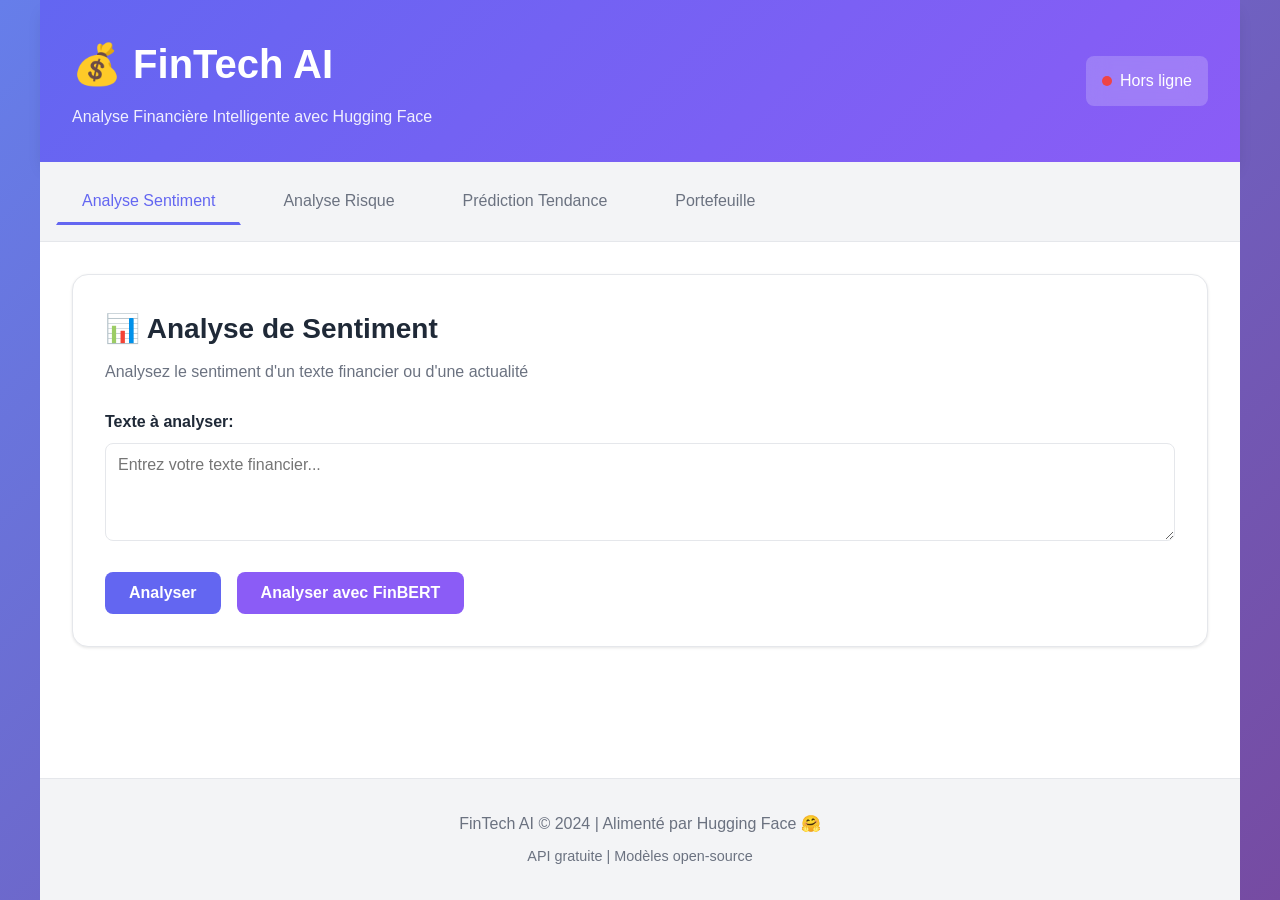
==== public/index.html @ 9c46298f "first commit" ====
<!DOCTYPE html>
<html lang="fr">
<head>
    <meta charset="UTF-8">
    <meta name="viewport" content="width=device-width, initial-scale=1.0">
    <title>FinTech AI - Analyse Financière avec IA</title>
    <link rel="stylesheet" href="style.css">
</head>
<body>
    <div class="container">
        <!-- Header -->
        <header class="header">
            <div class="header-content">
                <h1>💰 FinTech AI</h1>
                <p class="subtitle">Analyse Financière Intelligente avec Hugging Face</p>
            </div>
            <div class="status-indicator" id="statusIndicator">
                <span class="status-dot"></span>
                <span class="status-text">Connexion...</span>
            </div>
        </header>

        <!-- Navigation -->
        <nav class="nav-tabs">
            <button class="nav-btn active" data-tab="sentiment">Analyse Sentiment</button>
            <button class="nav-btn" data-tab="risk">Analyse Risque</button>
            <button class="nav-btn" data-tab="trend">Prédiction Tendance</button>
            <button class="nav-btn" data-tab="portfolio">Portefeuille</button>
        </nav>

        <!-- Main Content -->
        <main class="main-content">
            <!-- Sentiment Analysis Tab -->
            <section id="sentiment" class="tab-content active">
                <div class="card">
                    <h2>📊 Analyse de Sentiment</h2>
                    <p class="description">Analysez le sentiment d'un texte financier ou d'une actualité</p>
                    
                    <div class="form-group">
                        <label for="sentimentText">Texte à analyser:</label>
                        <textarea id="sentimentText" placeholder="Entrez votre texte financier..." rows="4"></textarea>
                    </div>
                    
                    <div class="button-group">
                        <button class="btn btn-primary" onclick="analyzeSentiment()">Analyser</button>
                        <button class="btn btn-secondary" onclick="analyzeWithFinBERT()">Analyser avec FinBERT</button>
                    </div>
                    
                    <div id="sentimentResult" class="result-box" style="display: none;">
                        <div class="result-item">
                            <span class="label">Sentiment:</span>
                            <span id="sentimentLabel" class="value"></span>
                        </div>
                        <div class="result-item">
                            <span class="label">Confiance:</span>
                            <div class="progress-bar">
                                <div id="sentimentScore" class="progress-fill"></div>
                                <span id="sentimentScoreText" class="progress-text">0%</span>
                            </div>
                        </div>
                    </div>
                </div>
            </section>

            <!-- Risk Analysis Tab -->
            <section id="risk" class="tab-content">
                <div class="card">
                    <h2>⚠️ Analyse de Risque</h2>
                    <p class="description">Évaluez le risque d'un investissement</p>
                    
                    <div class="form-grid">
                        <div class="form-group">
                            <label for="volatility">Volatilité (%):</label>
                            <input type="number" id="volatility" value="15" step="0.1" min="0">
                        </div>
                        <div class="form-group">
                            <label for="debtRatio">Ratio d'Endettement (%):</label>
                            <input type="number" id="debtRatio" value="30" step="0.1" min="0">
                        </div>
                        <div class="form-group">
                            <label for="liquidity">Liquidité:</label>
                            <input type="number" id="liquidity" value="1.5" step="0.1" min="0.1">
                        </div>
                    </div>
                    
                    <button class="btn btn-primary" onclick="calculateRisk()">Calculer le Risque</button>
                    
                    <div id="riskResult" class="result-box" style="display: none;">
                        <div class="risk-meter">
                            <div class="risk-circle">
                                <div id="riskCircle" class="risk-indicator"></div>
                                <span id="riskScoreDisplay">0</span>
                            </div>
                            <div class="risk-info">
                                <div class="result-item">
                                    <span class="label">Niveau de Risque:</span>
                                    <span id="riskLevel" class="value"></span>
                                </div>
                            </div>
                        </div>
                    </div>
                </div>
            </section>

            <!-- Trend Prediction Tab -->
            <section id="trend" class="tab-content">
                <div class="card">
                    <h2>📈 Prédiction de Tendance</h2>
                    <p class="description">Prédisez la tendance basée sur les données historiques</p>
                    
                    <div class="form-group">
                        <label for="priceData">Prix Historiques (séparés par des virgules):</label>
                        <input type="text" id="priceData" placeholder="100, 105, 103, 110, 115..." />
                    </div>
                    
                    <button class="btn btn-primary" onclick="predictTrend()">Prédire la Tendance</button>
                    
                    <div id="trendResult" class="result-box" style="display: none;">
                        <div class="chart-container">
                            <canvas id="trendChart" width="400" height="200"></canvas>
                        </div>
                        <div class="result-items">
                            <div class="result-item">
                                <span class="label">Direction:</span>
                                <span id="trendDirection" class="value"></span>
                            </div>
                            <div class="result-item">
                                <span class="label">Variation:</span>
                                <span id="trendPercent" class="value"></span>
                            </div>
                            <div class="result-item">
                                <span class="label">Volatilité:</span>
                                <span id="trendVolatility" class="value"></span>
                            </div>
                        </div>
                    </div>
                </div>
            </section>

            <!-- Portfolio Tab -->
            <section id="portfolio" class="tab-content">
                <div class="card">
                    <h2>💼 Analyse de Portefeuille</h2>
                    <p class="description">Analysez la composition et la répartition de votre portefeuille</p>
                    
                    <div class="portfolio-form">
                        <div class="form-grid">
                            <div class="form-group">
                                <label for="assetName">Nom de l'Actif:</label>
                                <input type="text" id="assetName" placeholder="ex: Apple">
                            </div>
                            <div class="form-group">
                                <label for="assetValue">Valeur ($):</label>
                                <input type="number" id="assetValue" placeholder="5000" min="0" step="100">
                            </div>
                            <div class="form-group">
                                <label for="assetRisk">Risque (0-1):</label>
                                <input type="number" id="assetRisk" value="0.5" min="0" max="1" step="0.1">
                            </div>
                        </div>
                        <button class="btn btn-secondary" onclick="addAsset()">Ajouter Actif</button>
                    </div>
                    
                    <div id="portfolioList" class="portfolio-list"></div>
                    <button class="btn btn-primary" onclick="analyzePortfolio()" style="display: none;" id="analyzeBtn">Analyser le Portefeuille</button>
                    
                    <div id="portfolioResult" class="result-box" style="display: none;">
                        <div class="portfolio-stats">
                            <div class="stat-item">
                                <span class="stat-label">Valeur Totale</span>
                                <span id="portfolioTotal" class="stat-value">$0</span>
                            </div>
                            <div class="stat-item">
                                <span class="stat-label">Risque Moyen</span>
                                <span id="portfolioRisk" class="stat-value">0</span>
                            </div>
                        </div>
                        <div class="allocation-chart" id="allocationChart"></div>
                    </div>
                </div>
            </section>
        </main>

        <!-- Footer -->
        <footer class="footer">
            <p>FinTech AI © 2024 | Alimenté par Hugging Face 🤗</p>
            <p class="footer-note">API gratuite | Modèles open-source</p>
        </footer>
    </div>

    <!-- Loading Spinner -->
    <div id="loadingSpinner" class="loading-spinner" style="display: none;">
        <div class="spinner"></div>
        <p>Traitement en cours...</p>
    </div>

    <script src="script.js"></script>
</body>
</html>
---- public/style.css ----
* {
    margin: 0;
    padding: 0;
    box-sizing: border-box;
}

:root {
    --primary-color: #6366f1;
    --secondary-color: #8b5cf6;
    --success-color: #10b981;
    --warning-color: #f59e0b;
    --danger-color: #ef4444;
    --neutral-bg: #f3f4f6;
    --neutral-border: #e5e7eb;
    --text-primary: #1f2937;
    --text-secondary: #6b7280;
    --white: #ffffff;
    --shadow: 0 1px 3px 0 rgba(0, 0, 0, 0.1);
    --shadow-lg: 0 10px 15px -3px rgba(0, 0, 0, 0.1);
}

html {
    scroll-behavior: smooth;
}

body {
    font-family: 'Segoe UI', Tahoma, Geneva, Verdana, sans-serif;
    background: linear-gradient(135deg, #667eea 0%, #764ba2 100%);
    color: var(--text-primary);
    line-height: 1.6;
    min-height: 100vh;
}

.container {
    max-width: 1200px;
    margin: 0 auto;
    background-color: var(--white);
    min-height: 100vh;
    display: flex;
    flex-direction: column;
}

/* Header */
.header {
    background: linear-gradient(135deg, var(--primary-color) 0%, var(--secondary-color) 100%);
    color: var(--white);
    padding: 2rem;
    display: flex;
    justify-content: space-between;
    align-items: center;
    box-shadow: var(--shadow-lg);
}

.header-content h1 {
    font-size: 2.5rem;
    margin-bottom: 0.5rem;
    font-weight: 700;
}

.subtitle {
    font-size: 1rem;
    opacity: 0.9;
}

.status-indicator {
    display: flex;
    align-items: center;
    gap: 0.5rem;
    padding: 0.75rem 1rem;
    background-color: rgba(255, 255, 255, 0.2);
    border-radius: 0.5rem;
    backdrop-filter: blur(10px);
}

.status-dot {
    width: 10px;
    height: 10px;
    border-radius: 50%;
    background-color: var(--success-color);
    animation: pulse 2s infinite;
}

.status-dot.error {
    background-color: var(--danger-color);
    animation: none;
}

@keyframes pulse {
    0%, 100% {
        opacity: 1;
    }
    50% {
        opacity: 0.5;
    }
}

/* Navigation */
.nav-tabs {
    display: flex;
    gap: 1rem;
    padding: 1rem;
    border-bottom: 1px solid var(--neutral-border);
    background-color: var(--neutral-bg);
    overflow-x: auto;
}

.nav-btn {
    padding: 0.75rem 1.5rem;
    background-color: transparent;
    border: 2px solid transparent;
    border-bottom: 3px solid transparent;
    color: var(--text-secondary);
    cursor: pointer;
    font-size: 1rem;
    font-weight: 500;
    transition: all 0.3s ease;
    white-space: nowrap;
}

.nav-btn:hover {
    color: var(--primary-color);
}

.nav-btn.active {
    color: var(--primary-color);
    border-bottom-color: var(--primary-color);
}

/* Main Content */
.main-content {
    flex: 1;
    padding: 2rem;
}

.tab-content {
    display: none;
    animation: fadeIn 0.3s ease;
}

.tab-content.active {
    display: block;
}

@keyframes fadeIn {
    from {
        opacity: 0;
        transform: translateY(10px);
    }
    to {
        opacity: 1;
        transform: translateY(0);
    }
}

/* Card */
.card {
    background-color: var(--white);
    border: 1px solid var(--neutral-border);
    border-radius: 1rem;
    padding: 2rem;
    box-shadow: var(--shadow);
}

.card h2 {
    font-size: 1.75rem;
    margin-bottom: 0.5rem;
    color: var(--text-primary);
}

.description {
    color: var(--text-secondary);
    margin-bottom: 1.5rem;
}

/* Forms */
.form-group {
    margin-bottom: 1.5rem;
}

.form-grid {
    display: grid;
    grid-template-columns: repeat(auto-fit, minmax(200px, 1fr));
    gap: 1rem;
    margin-bottom: 1.5rem;
}

label {
    display: block;
    margin-bottom: 0.5rem;
    font-weight: 600;
    color: var(--text-primary);
}

input[type="text"],
input[type="number"],
textarea {
    width: 100%;
    padding: 0.75rem;
    border: 1px solid var(--neutral-border);
    border-radius: 0.5rem;
    font-size: 1rem;
    transition: border-color 0.3s ease;
}

input[type="text"]:focus,
input[type="number"]:focus,
textarea:focus {
    outline: none;
    border-color: var(--primary-color);
    box-shadow: 0 0 0 3px rgba(99, 102, 241, 0.1);
}

textarea {
    resize: vertical;
    font-family: inherit;
}

/* Buttons */
.button-group {
    display: flex;
    gap: 1rem;
    flex-wrap: wrap;
}

.btn {
    padding: 0.75rem 1.5rem;
    border: none;
    border-radius: 0.5rem;
    font-size: 1rem;
    font-weight: 600;
    cursor: pointer;
    transition: all 0.3s ease;
}

.btn-primary {
    background-color: var(--primary-color);
    color: var(--white);
}

.btn-primary:hover {
    background-color: #5558e3;
    transform: translateY(-2px);
    box-shadow: var(--shadow-lg);
}

.btn-secondary {
    background-color: var(--secondary-color);
    color: var(--white);
}

.btn-secondary:hover {
    background-color: #7c3aed;
    transform: translateY(-2px);
    box-shadow: var(--shadow-lg);
}

.btn:disabled {
    opacity: 0.5;
    cursor: not-allowed;
    transform: none;
}

/* Results */
.result-box {
    margin-top: 2rem;
    padding: 1.5rem;
    background-color: var(--neutral-bg);
    border-radius: 0.75rem;
    border-left: 4px solid var(--primary-color);
}

.result-item {
    display: flex;
    justify-content: space-between;
    align-items: center;
    padding: 0.75rem 0;
    border-bottom: 1px solid var(--neutral-border);
}

.result-item:last-child {
    border-bottom: none;
}

.label {
    font-weight: 600;
    color: var(--text-secondary);
}

.value {
    font-weight: 700;
    color: var(--primary-color);
    font-size: 1.1rem;
}

.result-items {
    display: grid;
    grid-template-columns: repeat(auto-fit, minmax(200px, 1fr));
    gap: 1rem;
}

/* Progress Bar */
.progress-bar {
    width: 100%;
    height: 30px;
    background-color: var(--white);
    border-radius: 0.5rem;
    overflow: hidden;
    position: relative;
    box-shadow: inset var(--shadow);
}

.progress-fill {
    height: 100%;
    background: linear-gradient(90deg, var(--primary-color) 0%, var(--secondary-color) 100%);
    transition: width 0.5s ease;
    border-radius: 0.5rem;
}

.progress-text {
    position: absolute;
    top: 50%;
    left: 50%;
    transform: translate(-50%, -50%);
    color: var(--white);
    font-weight: 700;
    font-size: 0.9rem;
}

/* Risk Meter */
.risk-meter {
    display: flex;
    align-items: center;
    gap: 2rem;
    margin-bottom: 1.5rem;
}

.risk-circle {
    width: 150px;
    height: 150px;
    border-radius: 50%;
    background: conic-gradient(var(--success-color), var(--warning-color), var(--danger-color));
    display: flex;
    align-items: center;
    justify-content: center;
    box-shadow: var(--shadow-lg);
}

.risk-indicator {
    width: 140px;
    height: 140px;
    border-radius: 50%;
    background-color: var(--white);
    display: flex;
    align-items: center;
    justify-content: center;
    position: relative;
}

#riskScoreDisplay {
    font-size: 2.5rem;
    font-weight: 700;
    color: var(--primary-color);
}

.risk-info {
    flex: 1;
}

/* Chart Container */
.chart-container {
    margin-bottom: 1.5rem;
    padding: 1rem;
    background-color: var(--white);
    border-radius: 0.5rem;
    box-shadow: var(--shadow);
}

/* Portfolio */
.portfolio-form {
    background-color: var(--neutral-bg);
    padding: 1.5rem;
    border-radius: 0.75rem;
    margin-bottom: 1.5rem;
}

.portfolio-list {
    margin: 1.5rem 0;
}

.portfolio-item {
    background-color: var(--white);
    border: 1px solid var(--neutral-border);
    border-radius: 0.5rem;
    padding: 1rem;
    margin-bottom: 0.75rem;
    display: flex;
    justify-content: space-between;
    align-items: center;
}

.portfolio-item-info {
    flex: 1;
}

.portfolio-item-name {
    font-weight: 700;
    color: var(--text-primary);
}

.portfolio-item-details {
    color: var(--text-secondary);
    font-size: 0.9rem;
}

.portfolio-item-remove {
    background-color: var(--danger-color);
    color: var(--white);
    border: none;
    padding: 0.5rem 1rem;
    border-radius: 0.25rem;
    cursor: pointer;
    transition: background-color 0.3s ease;
}

.portfolio-item-remove:hover {
    background-color: #dc2626;
}

.portfolio-stats {
    display: grid;
    grid-template-columns: repeat(auto-fit, minmax(150px, 1fr));
    gap: 1rem;
    margin-bottom: 2rem;
}

.stat-item {
    background: linear-gradient(135deg, var(--primary-color) 0%, var(--secondary-color) 100%);
    color: var(--white);
    padding: 1.5rem;
    border-radius: 0.75rem;
    text-align: center;
    box-shadow: var(--shadow-lg);
}

.stat-label {
    display: block;
    font-size: 0.9rem;
    opacity: 0.9;
}

.stat-value {
    display: block;
    font-size: 1.75rem;
    font-weight: 700;
    margin-top: 0.5rem;
}

.allocation-chart {
    background-color: var(--white);
    padding: 1.5rem;
    border-radius: 0.75rem;
    box-shadow: var(--shadow);
}

/* Footer */
.footer {
    background-color: var(--neutral-bg);
    padding: 2rem;
    text-align: center;
    border-top: 1px solid var(--neutral-border);
    color: var(--text-secondary);
}

.footer-note {
    font-size: 0.9rem;
    margin-top: 0.5rem;
}

/* Loading Spinner */
.loading-spinner {
    position: fixed;
    top: 0;
    left: 0;
    right: 0;
    bottom: 0;
    background-color: rgba(0, 0, 0, 0.5);
    display: flex;
    flex-direction: column;
    align-items: center;
    justify-content: center;
    z-index: 1000;
}

.spinner {
    border: 4px solid rgba(255, 255, 255, 0.3);
    border-top: 4px solid var(--white);
    border-radius: 50%;
    width: 40px;
    height: 40px;
    animation: spin 1s linear infinite;
}

@keyframes spin {
    0% { transform: rotate(0deg); }
    100% { transform: rotate(360deg); }
}

.loading-spinner p {
    color: var(--white);
    margin-top: 1rem;
    font-size: 1.1rem;
}

/* Responsive */
@media (max-width: 768px) {
    .header {
        flex-direction: column;
        text-align: center;
        gap: 1rem;
    }

    .header h1 {
        font-size: 2rem;
    }

    .nav-tabs {
        gap: 0.5rem;
    }

    .nav-btn {
        padding: 0.5rem 1rem;
        font-size: 0.9rem;
    }

    .main-content {
        padding: 1rem;
    }

    .card {
        padding: 1.5rem;
    }

    .form-grid {
        grid-template-columns: 1fr;
    }

    .risk-meter {
        flex-direction: column;
        gap: 1rem;
    }

    .portfolio-item {
        flex-direction: column;
        align-items: flex-start;
        gap: 0.75rem;
    }

    .portfolio-item-remove {
        align-self: flex-end;
    }
}

/* Animations */
@keyframes slideIn {
    from {
        transform: translateX(-100%);
        opacity: 0;
    }
    to {
        transform: translateX(0);
        opacity: 1;
    }
}

@keyframes slideInUp {
    from {
        transform: translateY(50px);
        opacity: 0;
    }
    to {
        transform: translateY(0);
        opacity: 1;
    }
}

.card {
    animation: slideInUp 0.5s ease;
}

/* Utility Classes */
.error {
    color: var(--danger-color);
}

.success {
    color: var(--success-color);
}

.warning {
    color: var(--warning-color);
}

.text-center {
    text-align: center;
}

.mt-1 { margin-top: 0.5rem; }
.mt-2 { margin-top: 1rem; }
.mt-3 { margin-top: 1.5rem; }
.mb-1 { margin-bottom: 0.5rem; }
.mb-2 { margin-bottom: 1rem; }
.mb-3 { margin-bottom: 1.5rem; }
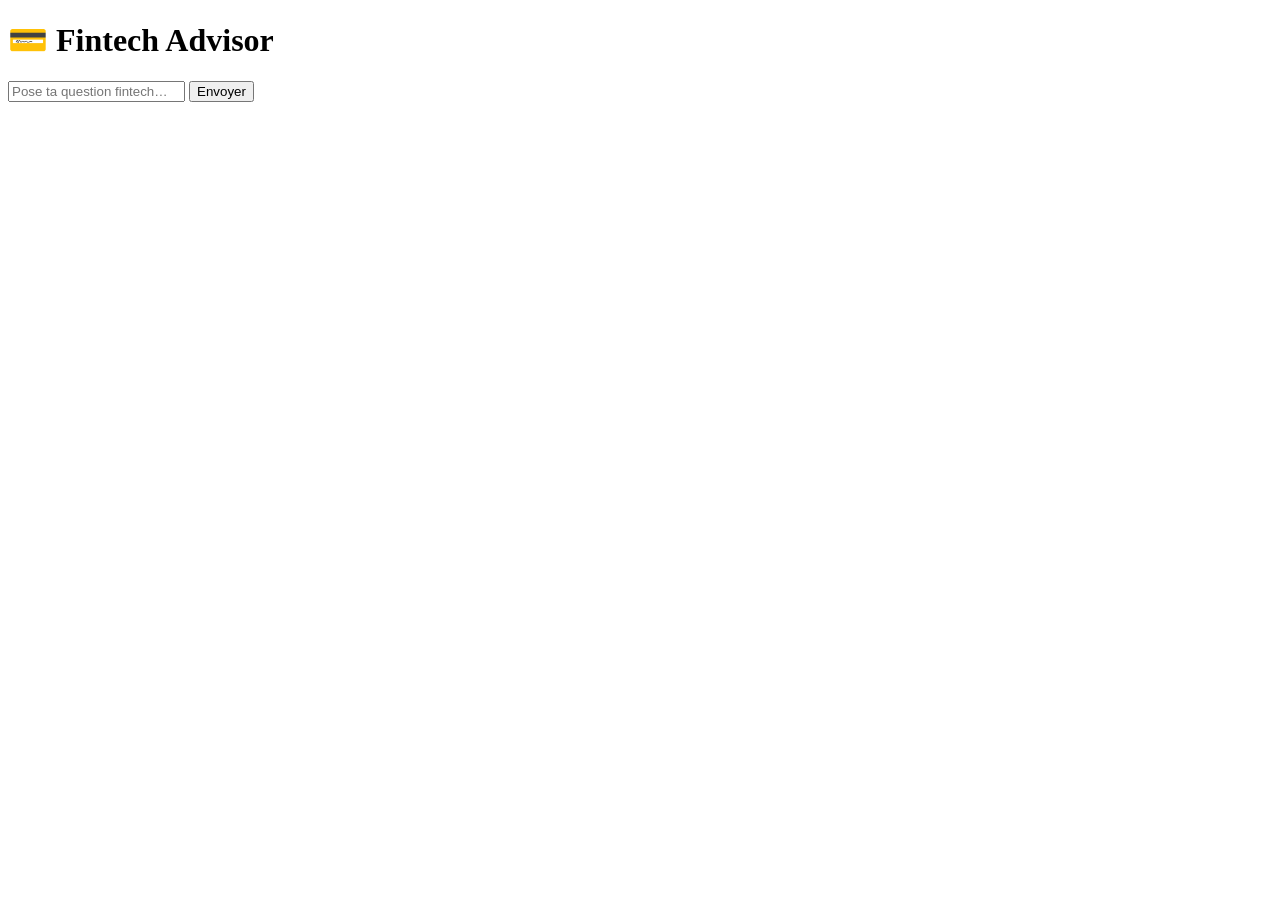
==== commit 21a9c7f8: ""mise a jour"" ====
--- a/public/index.html
+++ b/public/index.html
@@ -1,199 +1,22 @@
 <!DOCTYPE html>
 <html lang="fr">
 <head>
-    <meta charset="UTF-8">
-    <meta name="viewport" content="width=device-width, initial-scale=1.0">
-    <title>FinTech AI - Analyse Financière avec IA</title>
-    <link rel="stylesheet" href="style.css">
+  <meta charset="UTF-8">
+  <title>Fintech AI Advisor</title>
+  <link rel="stylesheet" href="/style.css">
 </head>
 <body>
-    <div class="container">
-        <!-- Header -->
-        <header class="header">
-            <div class="header-content">
-                <h1>💰 FinTech AI</h1>
-                <p class="subtitle">Analyse Financière Intelligente avec Hugging Face</p>
-            </div>
-            <div class="status-indicator" id="statusIndicator">
-                <span class="status-dot"></span>
-                <span class="status-text">Connexion...</span>
-            </div>
-        </header>
 
-        <!-- Navigation -->
-        <nav class="nav-tabs">
-            <button class="nav-btn active" data-tab="sentiment">Analyse Sentiment</button>
-            <button class="nav-btn" data-tab="risk">Analyse Risque</button>
-            <button class="nav-btn" data-tab="trend">Prédiction Tendance</button>
-            <button class="nav-btn" data-tab="portfolio">Portefeuille</button>
-        </nav>
+<div class="chat">
+  <h1>💳 Fintech Advisor</h1>
+  <div id="messages"></div>
 
-        <!-- Main Content -->
-        <main class="main-content">
-            <!-- Sentiment Analysis Tab -->
-            <section id="sentiment" class="tab-content active">
-                <div class="card">
-                    <h2>📊 Analyse de Sentiment</h2>
-                    <p class="description">Analysez le sentiment d'un texte financier ou d'une actualité</p>
-                    
-                    <div class="form-group">
-                        <label for="sentimentText">Texte à analyser:</label>
-                        <textarea id="sentimentText" placeholder="Entrez votre texte financier..." rows="4"></textarea>
-                    </div>
-                    
-                    <div class="button-group">
-                        <button class="btn btn-primary" onclick="analyzeSentiment()">Analyser</button>
-                        <button class="btn btn-secondary" onclick="analyzeWithFinBERT()">Analyser avec FinBERT</button>
-                    </div>
-                    
-                    <div id="sentimentResult" class="result-box" style="display: none;">
-                        <div class="result-item">
-                            <span class="label">Sentiment:</span>
-                            <span id="sentimentLabel" class="value"></span>
-                        </div>
-                        <div class="result-item">
-                            <span class="label">Confiance:</span>
-                            <div class="progress-bar">
-                                <div id="sentimentScore" class="progress-fill"></div>
-                                <span id="sentimentScoreText" class="progress-text">0%</span>
-                            </div>
-                        </div>
-                    </div>
-                </div>
-            </section>
+  <div class="input">
+    <input id="input" placeholder="Pose ta question fintech…" />
+    <button onclick="send()">Envoyer</button>
+  </div>
+</div>
 
-            <!-- Risk Analysis Tab -->
-            <section id="risk" class="tab-content">
-                <div class="card">
-                    <h2>⚠️ Analyse de Risque</h2>
-                    <p class="description">Évaluez le risque d'un investissement</p>
-                    
-                    <div class="form-grid">
-                        <div class="form-group">
-                            <label for="volatility">Volatilité (%):</label>
-                            <input type="number" id="volatility" value="15" step="0.1" min="0">
-                        </div>
-                        <div class="form-group">
-                            <label for="debtRatio">Ratio d'Endettement (%):</label>
-                            <input type="number" id="debtRatio" value="30" step="0.1" min="0">
-                        </div>
-                        <div class="form-group">
-                            <label for="liquidity">Liquidité:</label>
-                            <input type="number" id="liquidity" value="1.5" step="0.1" min="0.1">
-                        </div>
-                    </div>
-                    
-                    <button class="btn btn-primary" onclick="calculateRisk()">Calculer le Risque</button>
-                    
-                    <div id="riskResult" class="result-box" style="display: none;">
-                        <div class="risk-meter">
-                            <div class="risk-circle">
-                                <div id="riskCircle" class="risk-indicator"></div>
-                                <span id="riskScoreDisplay">0</span>
-                            </div>
-                            <div class="risk-info">
-                                <div class="result-item">
-                                    <span class="label">Niveau de Risque:</span>
-                                    <span id="riskLevel" class="value"></span>
-                                </div>
-                            </div>
-                        </div>
-                    </div>
-                </div>
-            </section>
-
-            <!-- Trend Prediction Tab -->
-            <section id="trend" class="tab-content">
-                <div class="card">
-                    <h2>📈 Prédiction de Tendance</h2>
-                    <p class="description">Prédisez la tendance basée sur les données historiques</p>
-                    
-                    <div class="form-group">
-                        <label for="priceData">Prix Historiques (séparés par des virgules):</label>
-                        <input type="text" id="priceData" placeholder="100, 105, 103, 110, 115..." />
-                    </div>
-                    
-                    <button class="btn btn-primary" onclick="predictTrend()">Prédire la Tendance</button>
-                    
-                    <div id="trendResult" class="result-box" style="display: none;">
-                        <div class="chart-container">
-                            <canvas id="trendChart" width="400" height="200"></canvas>
-                        </div>
-                        <div class="result-items">
-                            <div class="result-item">
-                                <span class="label">Direction:</span>
-                                <span id="trendDirection" class="value"></span>
-                            </div>
-                            <div class="result-item">
-                                <span class="label">Variation:</span>
-                                <span id="trendPercent" class="value"></span>
-                            </div>
-                            <div class="result-item">
-                                <span class="label">Volatilité:</span>
-                                <span id="trendVolatility" class="value"></span>
-                            </div>
-                        </div>
-                    </div>
-                </div>
-            </section>
-
-            <!-- Portfolio Tab -->
-            <section id="portfolio" class="tab-content">
-                <div class="card">
-                    <h2>💼 Analyse de Portefeuille</h2>
-                    <p class="description">Analysez la composition et la répartition de votre portefeuille</p>
-                    
-                    <div class="portfolio-form">
-                        <div class="form-grid">
-                            <div class="form-group">
-                                <label for="assetName">Nom de l'Actif:</label>
-                                <input type="text" id="assetName" placeholder="ex: Apple">
-                            </div>
-                            <div class="form-group">
-                                <label for="assetValue">Valeur ($):</label>
-                                <input type="number" id="assetValue" placeholder="5000" min="0" step="100">
-                            </div>
-                            <div class="form-group">
-                                <label for="assetRisk">Risque (0-1):</label>
-                                <input type="number" id="assetRisk" value="0.5" min="0" max="1" step="0.1">
-                            </div>
-                        </div>
-                        <button class="btn btn-secondary" onclick="addAsset()">Ajouter Actif</button>
-                    </div>
-                    
-                    <div id="portfolioList" class="portfolio-list"></div>
-                    <button class="btn btn-primary" onclick="analyzePortfolio()" style="display: none;" id="analyzeBtn">Analyser le Portefeuille</button>
-                    
-                    <div id="portfolioResult" class="result-box" style="display: none;">
-                        <div class="portfolio-stats">
-                            <div class="stat-item">
-                                <span class="stat-label">Valeur Totale</span>
-                                <span id="portfolioTotal" class="stat-value">$0</span>
-                            </div>
-                            <div class="stat-item">
-                                <span class="stat-label">Risque Moyen</span>
-                                <span id="portfolioRisk" class="stat-value">0</span>
-                            </div>
-                        </div>
-                        <div class="allocation-chart" id="allocationChart"></div>
-                    </div>
-                </div>
-            </section>
-        </main>
-
-        <!-- Footer -->
-        <footer class="footer">
-            <p>FinTech AI © 2024 | Alimenté par Hugging Face 🤗</p>
-            <p class="footer-note">API gratuite | Modèles open-source</p>
-        </footer>
-    </div>
-
-    <!-- Loading Spinner -->
-    <div id="loadingSpinner" class="loading-spinner" style="display: none;">
-        <div class="spinner"></div>
-        <p>Traitement en cours...</p>
-    </div>
-
-    <script src="script.js"></script>
+<script src="/script.js"></script>
 </body>
-</html>
+</html>
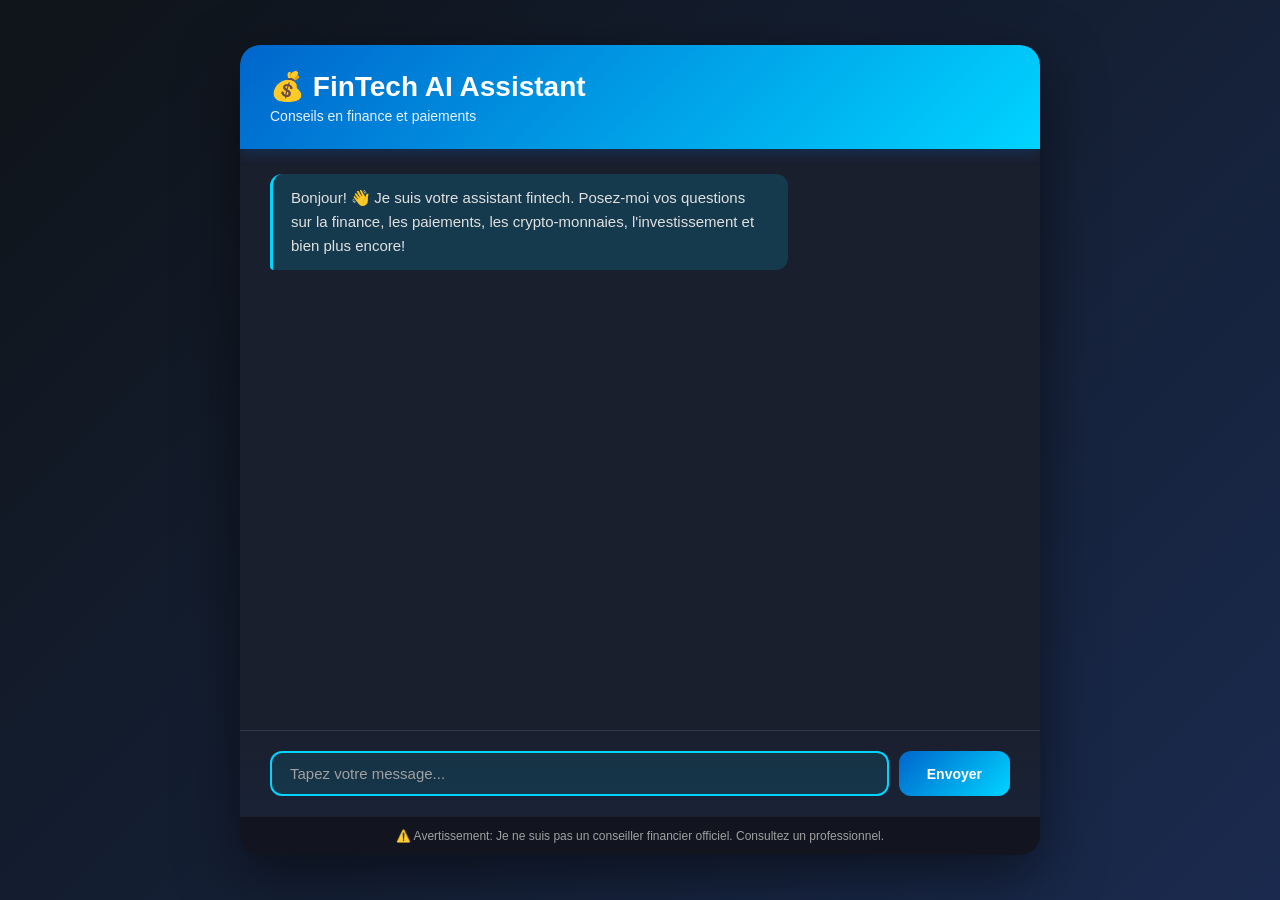
==== commit 78ab1dac: ""mise a jour"" ====
--- a/public/index.html
+++ b/public/index.html
@@ -1,22 +1,51 @@
 <!DOCTYPE html>
 <html lang="fr">
 <head>
-  <meta charset="UTF-8">
-  <title>Fintech AI Advisor</title>
-  <link rel="stylesheet" href="/style.css">
+    <meta charset="UTF-8">
+    <meta name="viewport" content="width=device-width, initial-scale=1.0">
+    <title>FinTech AI Assistant | Conseils Financiers</title>
+    <link rel="stylesheet" href="style.css">
 </head>
 <body>
+    <div class="container">
+        <header class="header">
+            <div class="header-content">
+                <h1>💰 FinTech AI Assistant</h1>
+                <p class="subtitle">Conseils en finance et paiements</p>
+            </div>
+        </header>
 
-<div class="chat">
-  <h1>💳 Fintech Advisor</h1>
-  <div id="messages"></div>
+        <main class="chat-container">
+            <div class="messages" id="messages">
+                <div class="message assistant">
+                    <div class="message-content">
+                        <p>Bonjour! 👋 Je suis votre assistant fintech. Posez-moi vos questions sur la finance, les paiements, les crypto-monnaies, l'investissement et bien plus encore!</p>
+                    </div>
+                </div>
+            </div>
 
-  <div class="input">
-    <input id="input" placeholder="Pose ta question fintech…" />
-    <button onclick="send()">Envoyer</button>
-  </div>
-</div>
+            <div class="input-area">
+                <form id="chatForm" class="chat-form">
+                    <input 
+                        type="text" 
+                        id="messageInput" 
+                        placeholder="Tapez votre message..." 
+                        required
+                        autocomplete="off"
+                    >
+                    <button type="submit" id="sendBtn" class="send-btn">
+                        <span>Envoyer</span>
+                        <span class="spinner hidden" id="spinner">⏳</span>
+                    </button>
+                </form>
+            </div>
 
-<script src="/script.js"></script>
+            <footer class="footer">
+                <p>⚠️ Avertissement: Je ne suis pas un conseiller financier officiel. Consultez un professionnel.</p>
+            </footer>
+        </main>
+    </div>
+
+    <script src="script.js"></script>
 </body>
-</html>+</html>
--- a/public/style.css
+++ b/public/style.css
@@ -0,0 +1,292 @@
+* {
+    margin: 0;
+    padding: 0;
+    box-sizing: border-box;
+}
+
+:root {
+    --primary-color: #0066cc;
+    --secondary-color: #00d4ff;
+    --bg-dark: #0f1419;
+    --bg-light: #1a1f2e;
+    --text-light: #e0e0e0;
+    --text-muted: #a0a0a0;
+    --success: #00d084;
+    --error: #ff4444;
+    --radius: 12px;
+}
+
+html {
+    scroll-behavior: smooth;
+}
+
+body {
+    font-family: -apple-system, BlinkMacSystemFont, 'Segoe UI', Roboto, Oxygen, Ubuntu, Cantarell, sans-serif;
+    background: linear-gradient(135deg, var(--bg-dark) 0%, #1a2a4e 100%);
+    color: var(--text-light);
+    min-height: 100vh;
+    display: flex;
+    justify-content: center;
+    align-items: center;
+    padding: 10px;
+}
+
+.container {
+    width: 100%;
+    max-width: 800px;
+    background: var(--bg-light);
+    border-radius: 20px;
+    box-shadow: 0 20px 60px rgba(0, 0, 0, 0.5);
+    display: flex;
+    flex-direction: column;
+    height: 90vh;
+    max-height: 900px;
+    overflow: hidden;
+}
+
+.header {
+    background: linear-gradient(135deg, var(--primary-color) 0%, var(--secondary-color) 100%);
+    padding: 25px 30px;
+    border-radius: 20px 20px 0 0;
+    box-shadow: 0 2px 15px rgba(0, 102, 204, 0.3);
+}
+
+.header-content h1 {
+    font-size: 28px;
+    font-weight: 700;
+    color: white;
+    margin-bottom: 5px;
+}
+
+.subtitle {
+    font-size: 14px;
+    color: rgba(255, 255, 255, 0.9);
+    font-weight: 500;
+}
+
+.chat-container {
+    display: flex;
+    flex-direction: column;
+    flex: 1;
+    overflow: hidden;
+    position: relative;
+}
+
+.messages {
+    flex: 1;
+    overflow-y: auto;
+    padding: 25px 30px;
+    display: flex;
+    flex-direction: column;
+    gap: 15px;
+}
+
+.messages::-webkit-scrollbar {
+    width: 8px;
+}
+
+.messages::-webkit-scrollbar-track {
+    background: transparent;
+}
+
+.messages::-webkit-scrollbar-thumb {
+    background: var(--primary-color);
+    border-radius: 4px;
+}
+
+.messages::-webkit-scrollbar-thumb:hover {
+    background: var(--secondary-color);
+}
+
+.message {
+    display: flex;
+    animation: fadeIn 0.3s ease-in;
+}
+
+@keyframes fadeIn {
+    from {
+        opacity: 0;
+        transform: translateY(10px);
+    }
+    to {
+        opacity: 1;
+        transform: translateY(0);
+    }
+}
+
+.message.user {
+    justify-content: flex-end;
+}
+
+.message.assistant {
+    justify-content: flex-start;
+}
+
+.message-content {
+    max-width: 70%;
+    padding: 12px 18px;
+    border-radius: var(--radius);
+    word-wrap: break-word;
+    line-height: 1.6;
+    font-size: 15px;
+}
+
+.user .message-content {
+    background: var(--primary-color);
+    color: white;
+    border-bottom-right-radius: 4px;
+}
+
+.assistant .message-content {
+    background: rgba(0, 212, 255, 0.15);
+    color: var(--text-light);
+    border-left: 3px solid var(--secondary-color);
+    border-bottom-left-radius: 4px;
+}
+
+.input-area {
+    padding: 20px 30px;
+    border-top: 1px solid rgba(255, 255, 255, 0.1);
+    background: linear-gradient(180deg, transparent, rgba(0, 102, 204, 0.05));
+}
+
+.chat-form {
+    display: flex;
+    gap: 10px;
+}
+
+#messageInput {
+    flex: 1;
+    padding: 12px 18px;
+    border: 2px solid rgba(0, 212, 255, 0.3);
+    border-radius: var(--radius);
+    background: rgba(255, 255, 255, 0.05);
+    color: var(--text-light);
+    font-size: 15px;
+    transition: all 0.3s ease;
+    outline: none;
+}
+
+#messageInput:focus {
+    border-color: var(--secondary-color);
+    background: rgba(0, 212, 255, 0.1);
+}
+
+#messageInput::placeholder {
+    color: var(--text-muted);
+}
+
+.send-btn {
+    padding: 12px 28px;
+    background: linear-gradient(135deg, var(--primary-color), var(--secondary-color));
+    color: white;
+    border: none;
+    border-radius: var(--radius);
+    font-size: 14px;
+    font-weight: 600;
+    cursor: pointer;
+    transition: all 0.3s ease;
+    display: flex;
+    align-items: center;
+    gap: 8px;
+    white-space: nowrap;
+}
+
+.send-btn:hover {
+    transform: translateY(-2px);
+    box-shadow: 0 8px 20px rgba(0, 102, 204, 0.4);
+}
+
+.send-btn:active {
+    transform: translateY(0);
+}
+
+.send-btn:disabled {
+    opacity: 0.6;
+    cursor: not-allowed;
+    transform: none;
+}
+
+.spinner {
+    display: inline-block;
+    animation: spin 1s linear infinite;
+}
+
+.spinner.hidden {
+    display: none;
+}
+
+@keyframes spin {
+    from { transform: rotate(0deg); }
+    to { transform: rotate(360deg); }
+}
+
+.footer {
+    text-align: center;
+    padding: 12px 20px;
+    background: rgba(0, 0, 0, 0.3);
+    font-size: 12px;
+    color: var(--text-muted);
+    border-top: 1px solid rgba(255, 255, 255, 0.05);
+}
+
+.error-message {
+    background: rgba(255, 68, 68, 0.2);
+    border-left: 3px solid var(--error);
+    color: #ff9999;
+}
+
+.loading-dots {
+    display: inline-flex;
+    gap: 4px;
+}
+
+.loading-dots span {
+    width: 6px;
+    height: 6px;
+    border-radius: 50%;
+    background: var(--secondary-color);
+    animation: bounce 1.4s infinite;
+}
+
+.loading-dots span:nth-child(1) {
+    animation-delay: -0.32s;
+}
+
+.loading-dots span:nth-child(2) {
+    animation-delay: -0.16s;
+}
+
+@keyframes bounce {
+    0%, 60%, 100% {
+        opacity: 0.3;
+        transform: translateY(0);
+    }
+    30% {
+        opacity: 1;
+        transform: translateY(-8px);
+    }
+}
+
+@media (max-width: 600px) {
+    .header-content h1 {
+        font-size: 22px;
+    }
+
+    .message-content {
+        max-width: 85%;
+    }
+
+    .container {
+        border-radius: 10px;
+    }
+
+    #messageInput,
+    .send-btn {
+        font-size: 14px;
+    }
+
+    .footer {
+        font-size: 11px;
+    }
+}
